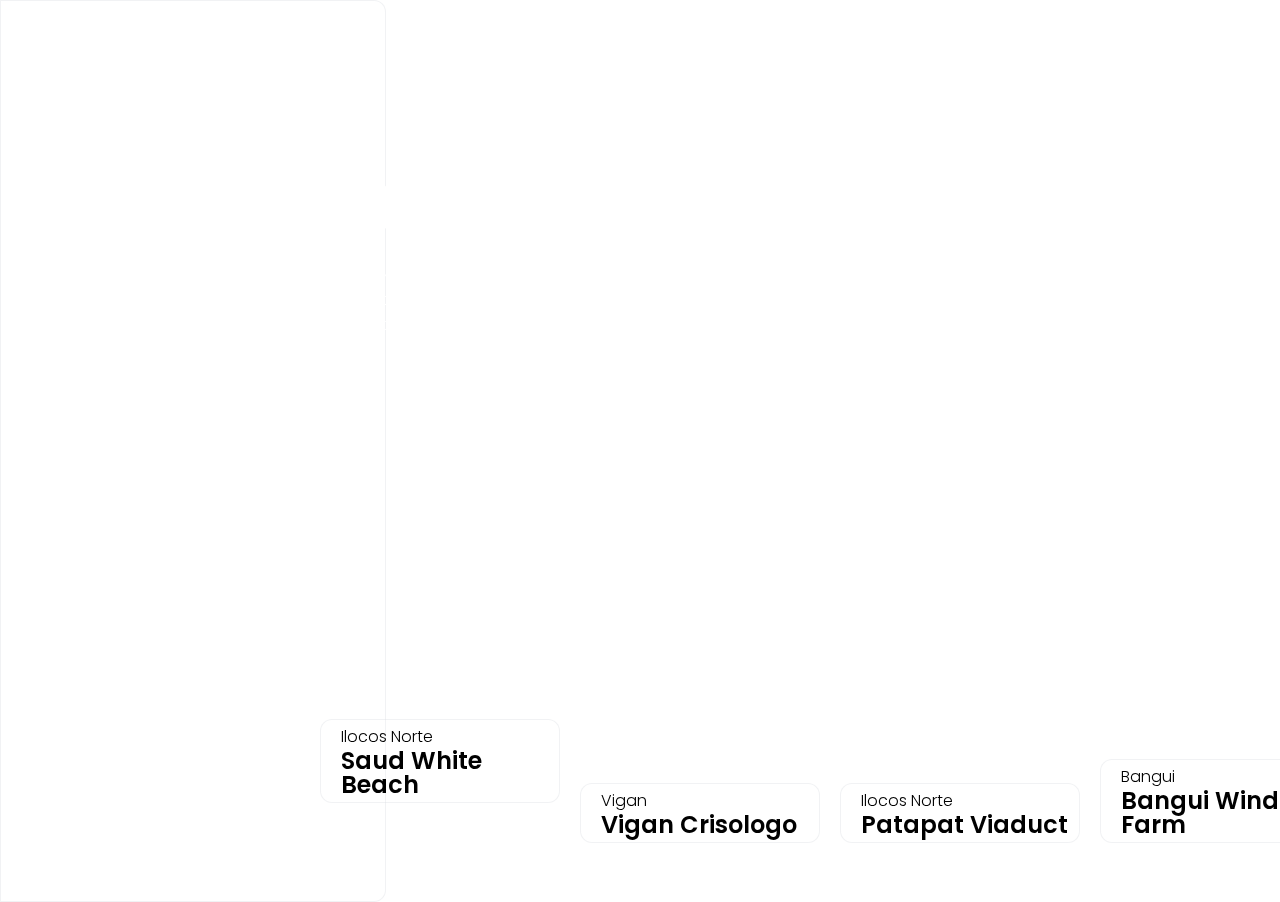
==== index2.html @ 88df975e "Add files via upload" ====
<!DOCTYPE html>
<html>
<head>
	<meta charset="utf-8">
	<meta name="viewport" content="width=device-width, initial-scale=1">
	<meta http-equiv="X-UA-Compatible" content="IE=edge">
	<link rel="stylesheet" type="text/css" href="style.css">
	<link rel="preconnect" href="https://fonts.googleapis.com">
	<link rel="preconnect" href="https://fonts.gstatic.com" crossorigin>
	<link href="https://fonts.googleapis.com/css2?family=Poppins:wght@300&display=swap" rel="stylesheet">
	<title>Tourist Spot</title>
	<style>
		/* Add your CSS styles here */
	</style>
	<script>
		document.addEventListener("DOMContentLoaded", function() {
		  let places = document.querySelectorAll('.place-list li');
		  let active = "https://wallpaperaccess.com/full/3101642.jpg";
		  
		  places.forEach((e) => {
		    e.addEventListener("mouseenter", (event) => {
		      e.classList.remove("active");
		    });
		    
		    e.addEventListener("mouseleave", (event) => {
		      e.classList.add("active");
		      active = e.getAttribute('data-img');
		      let banner = document.querySelector('.banner');
		      banner.style.backgroundImage = `url('${active}')`;
		    });
		  });
		});
	</script>
</head>
<body>
	<div class="container">
		<div class="header">
			<div class="logo">ILOCOS SPOTS</div>
			<ul>
				<li>Home</li>
				<li>About</li>
				<li>Login</li>
				<li>Sign-up</li>
			</ul>
		</div>
		<div class="banner" style="background-image: url(assets/img/saud1.jpg);">
			<div class="glass-wrapper"></div>
		</div>
		<div class="hero-title">
			<p>Discover</p>
			<p class="country"> The Ilocos</p>
			<div class="details">Composed of two provinces: Ilocos Norte and Ilocos Sur. They are also called "Cradle of Philippine Civilization". Known for its rich history, vibrant culture, and stunning natural landscapes, the Ilocos region attracts both local and international tourists. </div>
			<div class="explore">
				<button>Explore more</button>
			</div>
		</div>
		<div class="tourist-list">
			<ul class="place-list">
				<li class="active" data-img="assets/img/saud1.jpg">
					<div class="thumbnail" style="background: url(assets/img/saud1.jpg);">
						<div class="details">
							<p class="province">Ilocos Norte</p>
							<p class="place-name">Saud White Beach</p>
						</div>
					</div>
				</li>
				<li data-img="assets/img/vigan1.webp">
					<div class="thumbnail" style="background: url(assets/img/vigan1.webp);">
						<div class="details">
							<p class="province">Vigan</p>
							<p class="place-name">Vigan Crisologo</p>
						</div>
					</div>
				</li>
				<li data-img="https://2.bp.blogspot.com/--8rUG40AXp8/Uohpje7ATtI/AAAAAAAAAE4/dmFDLpZDADw/s1600/Patapat_Viaduct_in_Pagudpud.jpg">
					<div class="thumbnail" style="background: url(https://2.bp.blogspot.com/--8rUG40AXp8/Uohpje7ATtI/AAAAAAAAAE4/dmFDLpZDADw/s1600/Patapat_Viaduct_in_Pagudpud.jpg);">
						<div class="details">
							<p class="province">Ilocos Norte</p>
							<p class="place-name">Patapat Viaduct</p>
						</div>
					</div>
				</li>
				<li data-img="assets/img/windmill1.jpg">
					<div class="thumbnail" style="background: url(assets/img/windmill1.jpg);">
						<div class="details">
							<p class="province">Bangui</p>
							<p class="place-name">Bangui Wind Farm</p>
						</div>
					</div>
				</li>
			</ul>
		</div>
	</div>
</body>
</html>
---- style.css ----
*{
	margin: 0px;
	padding: 0px;
	font-family: "Poppins", sans-serif;
}

.header {
	padding: 1.5rem;
	display: flex;
	justify-content: space-between;
	max-width: 1200px;
	margin: 0px auto;
	align-items: center;
}

.header .logo {
	text-transform: uppercase;
	letter-spacing: 3px;
	font-weight: 600;
	font-size: 25px;
	color: #fff;
}

.header ul {
	display: flex;
	list-style: none;
	gap: 7rem;
	text-transform: uppercase;
	letter-spacing: 3px;
	font-weight: 300;
	font-size: 16px;
	color: #fff;
}

.banner {
	background-size: cover;
	height: 100%;
	width: 100%;
	position: absolute;
	top: 0px;
	z-index: -1;
}

.banner .glass-wrapper {
	width: 30%;
	height: 100%;
	backdrop-filter: blur(10px) saturate(161%);
    -webkit-backdrop-filter: blur(10px) saturate(161%);
    background-color: rgba(255, 255, 255, 0.16);
    border-radius: 0px 12px 12px 0px;
    border: 1px solid rgba(209, 213, 219, 0.3);
}

.hero-title {
	max-width: 1200px;
	margin: 0px auto;
	padding-top: 2rem;
}

.hero-title p {
	font-size: 47px;
	font-weight: 800;
	text-transform: uppercase;
	line-height: 60px;
	color: #fff;
}

.hero-title .country {
	font-size: 85px;
	letter-spacing: 3px;
}

.hero-title .details {
	width: 60%;
	padding-top: 1.5rem;
	color: #fff;
	font-weight: 200;
	letter-spacing: 1.5px;
	padding-bottom: 2.5rem;
}

.hero-title .explore button {
	backdrop-filter: blur(25px) saturate(0%);
   	-webkit-backdrop-filter: blur(25px) saturate(0%);
   	background-color: rgba(255, 255, 255, 0.33);
   	border-radius: 12px;
   	border: 1px solid rgba(209, 213, 219, 0.3);
   	border: none;
   	color: #fff;
   	padding: 12px 50px;
   	border-radius: 50px;
   	letter-spacing: 1.5px;
   	cursor: pointer;
}

.tourist-list {
	bottom: 25px;
	position: absolute;
	left: 20rem;
}

.tourist-list p {
	color: #000;
	padding-left: 20px;
	margin-bottom: auto;
	line-height: 24px;
}

.tourist-list ul {
	display: flex;
	gap: 20px;
	list-style: none;
	width: 65vw;
	height: 13rem;
	align-items: center;
}

.tourist-list .thumbnail {
	display: flex;
	height: 9rem;
	width: 15rem;
	background-size: cover !important;
	border-radius: 8px;
	flex-direction: column;
}

.tourist-list .thumbnail .details {
	margin-top: auto;
	padding: 5px 0px;
	backdrop-filter: blur(0px) saturate(116%);
    -webkit-backdrop-filter: blur(0px) saturate(116%);
    background-color: rgba(255, 255, 255, 0.11);
    border-radius: 12px;
    border: 1px solid rgba(209, 213, 219, 0.3);
}

.details .place-name {
	font-size: 24px;
	font-weight: 600;
}

.details .province {
	font-weight: 300;
}

.tourist-list .active {
	margin-top: -5rem;
}
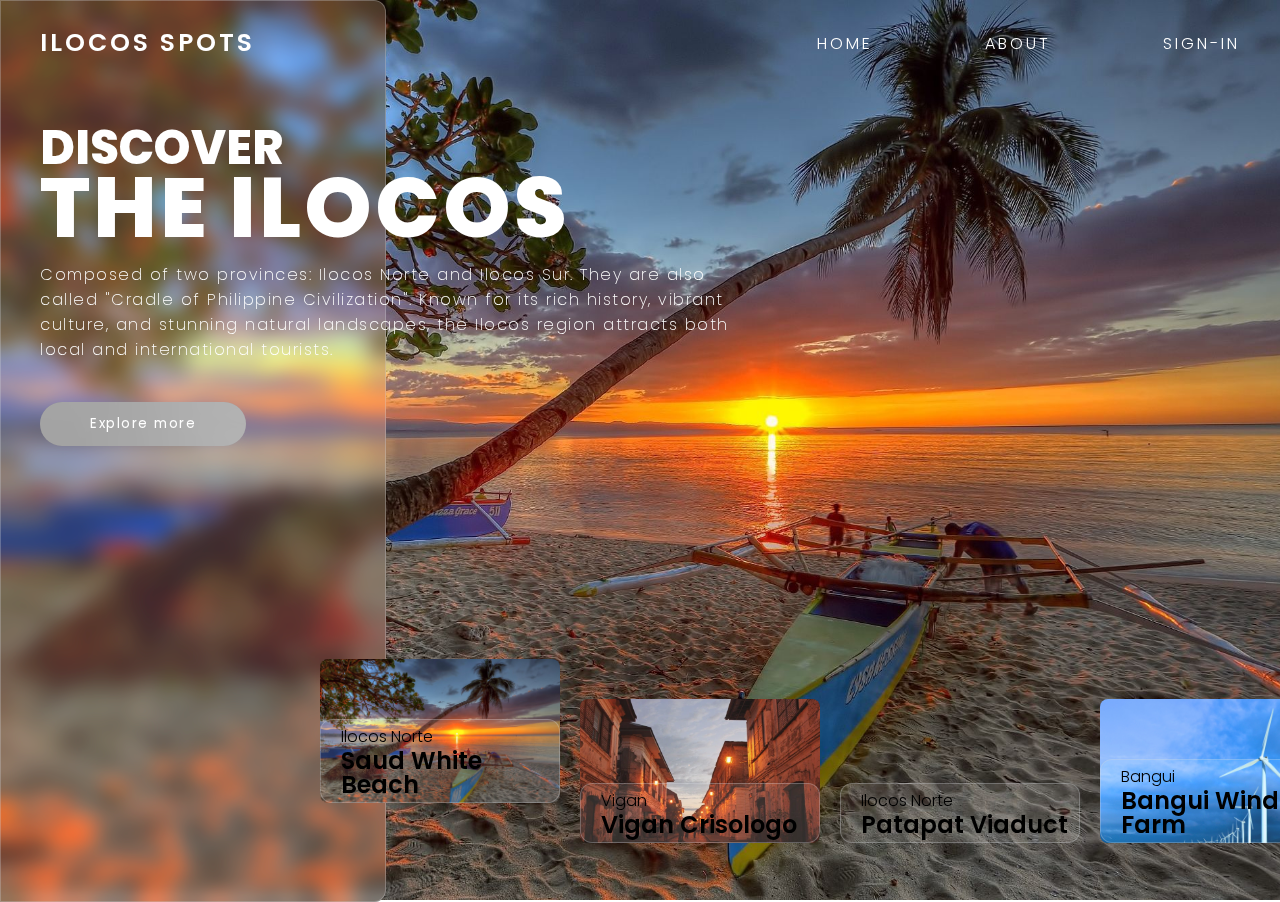
==== commit f84bb845: "Update index2.html" ====
--- a/index2.html
+++ b/index2.html
@@ -15,7 +15,7 @@
 	<script>
 		document.addEventListener("DOMContentLoaded", function() {
 		  let places = document.querySelectorAll('.place-list li');
-		  let active = "https://wallpaperaccess.com/full/3101642.jpg";
+		  let active = "assets/img/saud1.jpg";
 		  
 		  places.forEach((e) => {
 		    e.addEventListener("mouseenter", (event) => {
@@ -39,8 +39,7 @@
 			<ul>
 				<li>Home</li>
 				<li>About</li>
-				<li>Login</li>
-				<li>Sign-up</li>
+				<li>Sign-in</li>
 			</ul>
 		</div>
 		<div class="banner" style="background-image: url(assets/img/saud1.jpg);">
@@ -92,4 +91,4 @@
 		</div>
 	</div>
 </body>
-</html>+</html>
